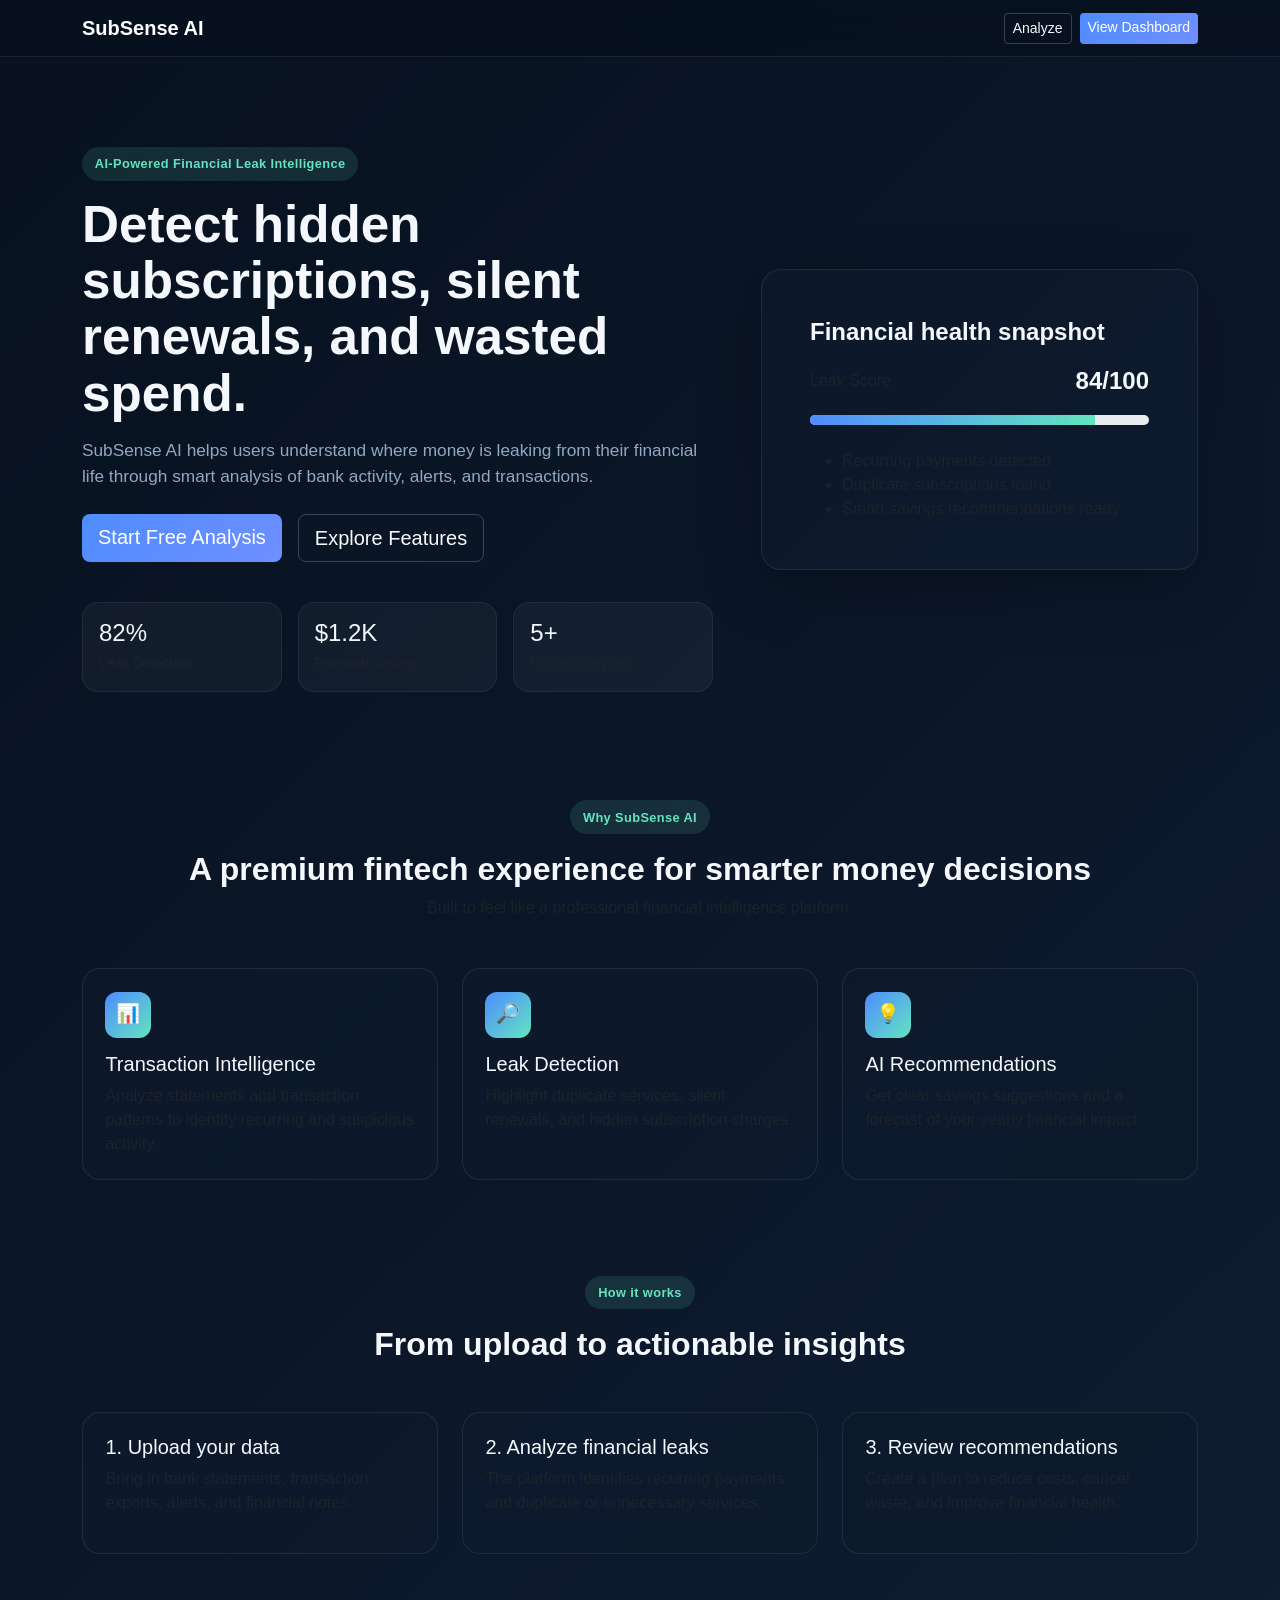
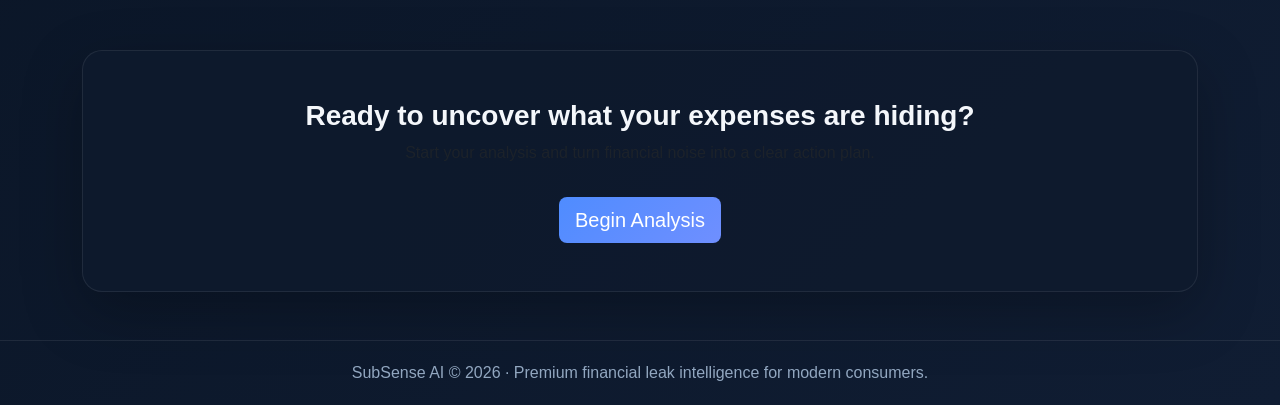
==== frontend/index.html @ 0efa1d86 "Add updated frontend implementation" ====
<!DOCTYPE html>
<html lang="en">
  <head>
    <meta charset="UTF-8" />
    <meta name="viewport" content="width=device-width, initial-scale=1.0" />
    <title>SubSense AI | Financial Leak Intelligence</title>
    <meta
      name="description"
      content="SubSense AI helps users uncover hidden subscriptions, recurring charges, and unnecessary spending with AI-driven insight."
    />
    <link
      href="https://cdn.jsdelivr.net/npm/bootstrap@5.3.3/dist/css/bootstrap.min.css"
      rel="stylesheet"
    />
    <style>
      :root {
        --bg: #07111f;
        --panel: #0f1b2d;
        --text: #f4f7fb;
        --muted: #92a7c0;
        --accent: #4f8cff;
        --accent-2: #63e4c0;
      }

      body {
        margin: 0;
        font-family: Inter, "Segoe UI", Roboto, sans-serif;
        background: linear-gradient(135deg, #07111f, #101d33);
        color: var(--text);
      }

      .navbar {
        background: rgba(7, 17, 31, 0.8);
        backdrop-filter: blur(10px);
        border-bottom: 1px solid rgba(255,255,255,0.08);
      }

      .hero {
        padding: 90px 0 60px;
      }

      .hero h1 {
        font-size: clamp(2.2rem, 4vw, 3.6rem);
        font-weight: 800;
        line-height: 1.1;
      }

      .hero .lead {
        color: var(--muted);
        font-size: 1.08rem;
        max-width: 680px;
      }

      .badge-pill {
        display: inline-block;
        padding: 0.45rem 0.8rem;
        background: rgba(99, 228, 192, 0.12);
        color: var(--accent-2);
        border-radius: 999px;
        font-size: 0.8rem;
        font-weight: 600;
        letter-spacing: 0.03em;
      }

      .btn-primary {
        background: linear-gradient(135deg, var(--accent), #6f8fff);
        border: none;
      }

      .btn-outline-light {
        border-color: rgba(255,255,255,0.2);
      }

      .glass-card {
        background: rgba(15, 27, 45, 0.85);
        border: 1px solid rgba(255,255,255,0.08);
        border-radius: 20px;
        box-shadow: 0 20px 60px rgba(0, 0, 0, 0.25);
      }

      .feature-card,
      .workflow-card {
        background: rgba(15, 27, 45, 0.72);
        border: 1px solid rgba(255,255,255,0.08);
        border-radius: 18px;
        padding: 1.4rem;
        height: 100%;
      }

      .feature-icon {
        width: 46px;
        height: 46px;
        display: grid;
        place-items: center;
        border-radius: 12px;
        background: linear-gradient(135deg, var(--accent), var(--accent-2));
        font-size: 1.2rem;
        margin-bottom: 0.9rem;
      }

      .metric-box {
        padding: 1rem;
        border-radius: 16px;
        background: rgba(255,255,255,0.04);
        border: 1px solid rgba(255,255,255,0.06);
      }

      footer {
        border-top: 1px solid rgba(255,255,255,0.08);
        padding: 20px 0;
        color: var(--muted);
      }

      @media (max-width: 768px) {
        .hero {
          padding-top: 60px;
        }
      }
    </style>
  </head>
  <body>
    <nav class="navbar navbar-expand-lg navbar-dark sticky-top">
      <div class="container">
        <a class="navbar-brand fw-bold" href="#">SubSense AI</a>
        <div class="d-flex gap-2">
          <a class="btn btn-outline-light btn-sm" href="upload.html">Analyze</a>
          <a class="btn btn-primary btn-sm" href="dashboard.html">View Dashboard</a>
        </div>
      </div>
    </nav>

    <header class="hero">
      <div class="container">
        <div class="row align-items-center g-5">
          <div class="col-lg-7">
            <span class="badge-pill">AI-Powered Financial Leak Intelligence</span>
            <h1 class="mt-3">Detect hidden subscriptions, silent renewals, and wasted spend.</h1>
            <p class="lead mt-3">
              SubSense AI helps users understand where money is leaking from their financial life through smart analysis of bank activity, alerts, and transactions.
            </p>
            <div class="d-flex flex-wrap gap-3 mt-4">
              <a href="upload.html" class="btn btn-primary btn-lg">Start Free Analysis</a>
              <a href="#features" class="btn btn-outline-light btn-lg">Explore Features</a>
            </div>

            <div class="row mt-4 g-3">
              <div class="col-sm-4">
                <div class="metric-box">
                  <h4 class="mb-1">82%</h4>
                  <small class="text-muted">Leak Detection</small>
                </div>
              </div>
              <div class="col-sm-4">
                <div class="metric-box">
                  <h4 class="mb-1">$1.2K</h4>
                  <small class="text-muted">Potential Savings</small>
                </div>
              </div>
              <div class="col-sm-4">
                <div class="metric-box">
                  <h4 class="mb-1">5+</h4>
                  <small class="text-muted">Hidden Services</small>
                </div>
              </div>
            </div>
          </div>

          <div class="col-lg-5">
            <div class="glass-card p-4 p-lg-5">
              <h4 class="fw-semibold mb-3">Financial health snapshot</h4>
              <div class="d-flex align-items-center justify-content-between mb-3">
                <span class="text-muted">Leak Score</span>
                <span class="fw-bold fs-4">84/100</span>
              </div>
              <div class="progress" style="height: 10px;">
                <div class="progress-bar" style="width: 84%; background: linear-gradient(90deg, var(--accent), var(--accent-2));"></div>
              </div>
              <ul class="mt-4 mb-0 text-muted">
                <li>Recurring payments detected</li>
                <li>Duplicate subscriptions found</li>
                <li>Smart savings recommendations ready</li>
              </ul>
            </div>
          </div>
        </div>
      </div>
    </header>

    <main>
      <section id="features" class="container py-5">
        <div class="text-center mb-5">
          <span class="badge-pill">Why SubSense AI</span>
          <h2 class="mt-3 fw-bold">A premium fintech experience for smarter money decisions</h2>
          <p class="text-muted mt-2">Built to feel like a professional financial intelligence platform.</p>
        </div>

        <div class="row g-4">
          <div class="col-md-4">
            <div class="feature-card">
              <div class="feature-icon">📊</div>
              <h5>Transaction Intelligence</h5>
              <p class="text-muted mb-0">Analyze statements and transaction patterns to identify recurring and suspicious activity.</p>
            </div>
          </div>
          <div class="col-md-4">
            <div class="feature-card">
              <div class="feature-icon">🔎</div>
              <h5>Leak Detection</h5>
              <p class="text-muted mb-0">Highlight duplicate services, silent renewals, and hidden subscription charges.</p>
            </div>
          </div>
          <div class="col-md-4">
            <div class="feature-card">
              <div class="feature-icon">💡</div>
              <h5>AI Recommendations</h5>
              <p class="text-muted mb-0">Get clear savings suggestions and a forecast of your yearly financial impact.</p>
            </div>
          </div>
        </div>
      </section>

      <section class="container py-5">
        <div class="text-center mb-5">
          <span class="badge-pill">How it works</span>
          <h2 class="mt-3 fw-bold">From upload to actionable insights</h2>
        </div>

        <div class="row g-4">
          <div class="col-md-4">
            <div class="workflow-card">
              <h5>1. Upload your data</h5>
              <p class="text-muted">Bring in bank statements, transaction exports, alerts, and financial notes.</p>
            </div>
          </div>
          <div class="col-md-4">
            <div class="workflow-card">
              <h5>2. Analyze financial leaks</h5>
              <p class="text-muted">The platform identifies recurring payments and duplicate or unnecessary services.</p>
            </div>
          </div>
          <div class="col-md-4">
            <div class="workflow-card">
              <h5>3. Review recommendations</h5>
              <p class="text-muted">Create a plan to reduce costs, cancel waste, and improve financial health.</p>
            </div>
          </div>
        </div>
      </section>

      <section class="container py-5">
        <div class="glass-card p-4 p-lg-5 text-center">
          <h3 class="fw-bold">Ready to uncover what your expenses are hiding?</h3>
          <p class="text-muted mt-2">Start your analysis and turn financial noise into a clear action plan.</p>
          <a href="upload.html" class="btn btn-primary btn-lg mt-3">Begin Analysis</a>
        </div>
      </section>
    </main>

    <footer>
      <div class="container text-center">
        <p class="mb-0">SubSense AI © 2026 · Premium financial leak intelligence for modern consumers.</p>
      </div>
    </footer>
  </body>
</html>
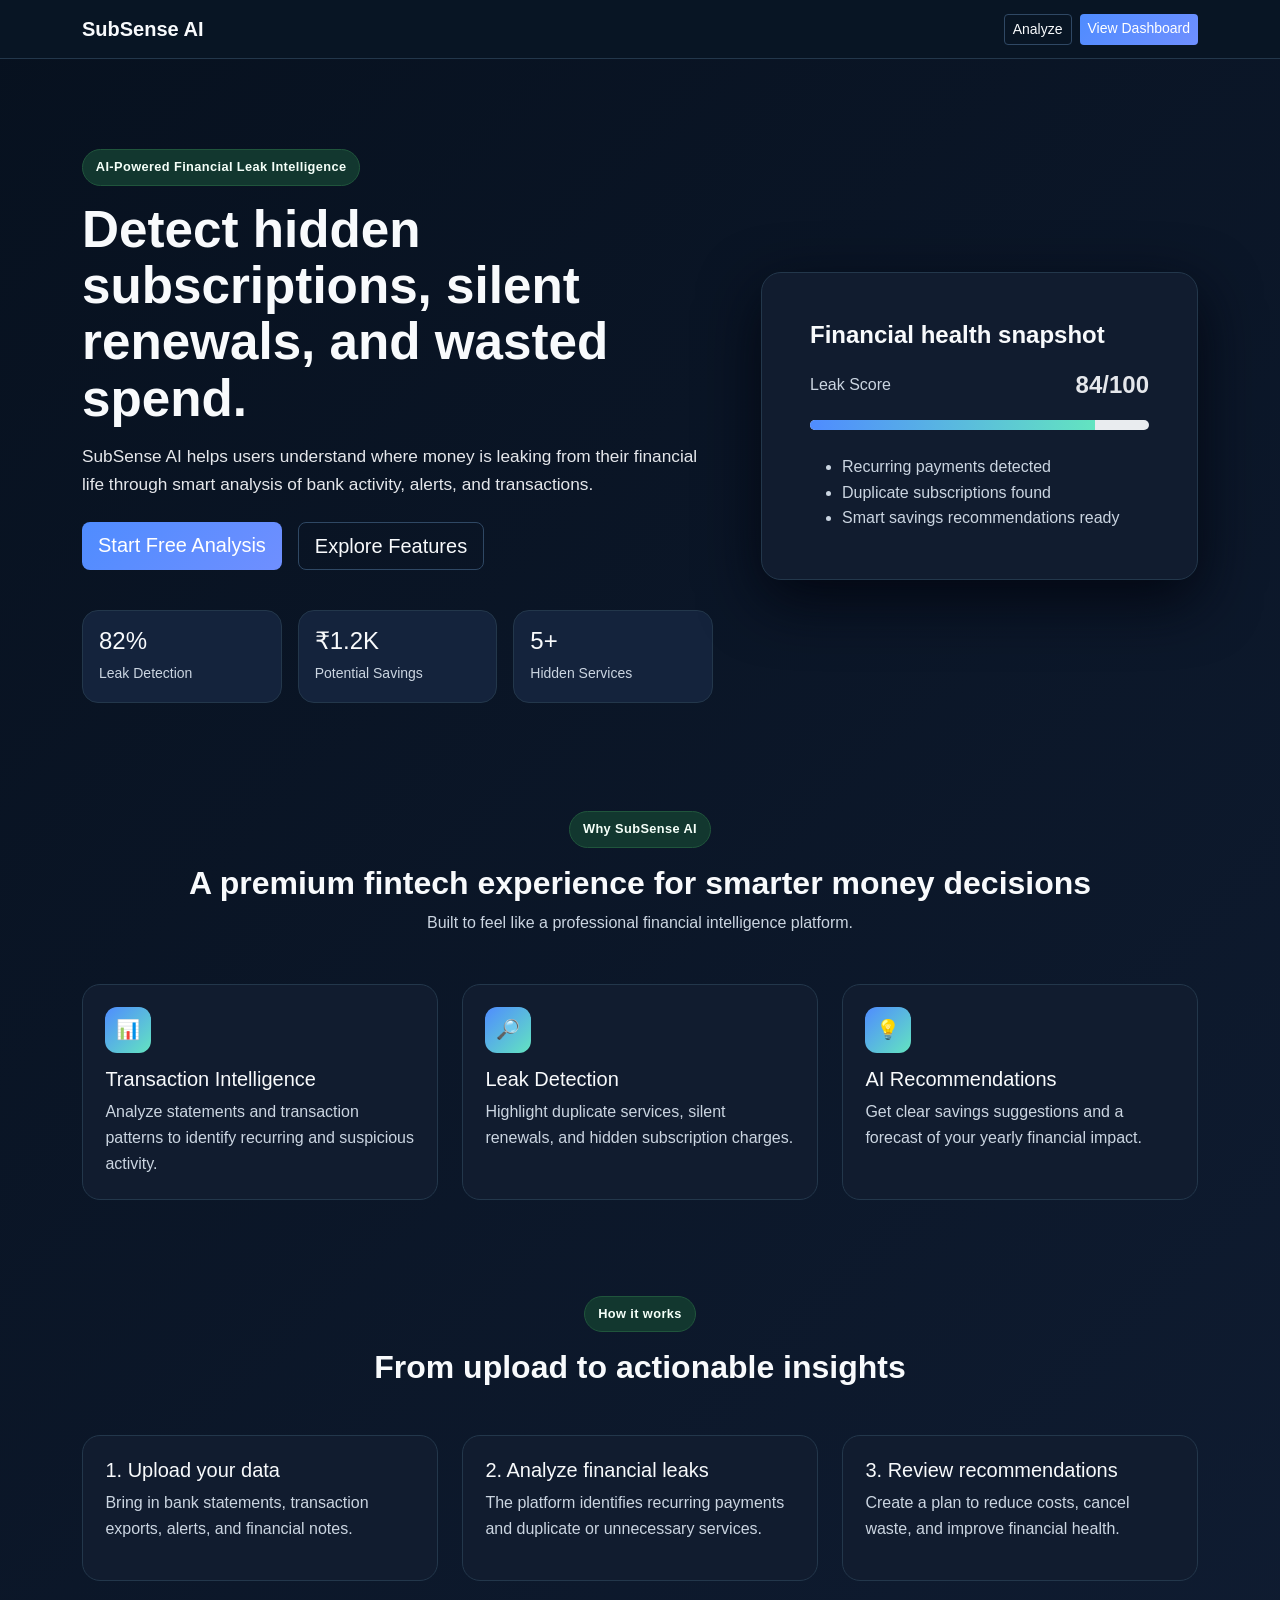
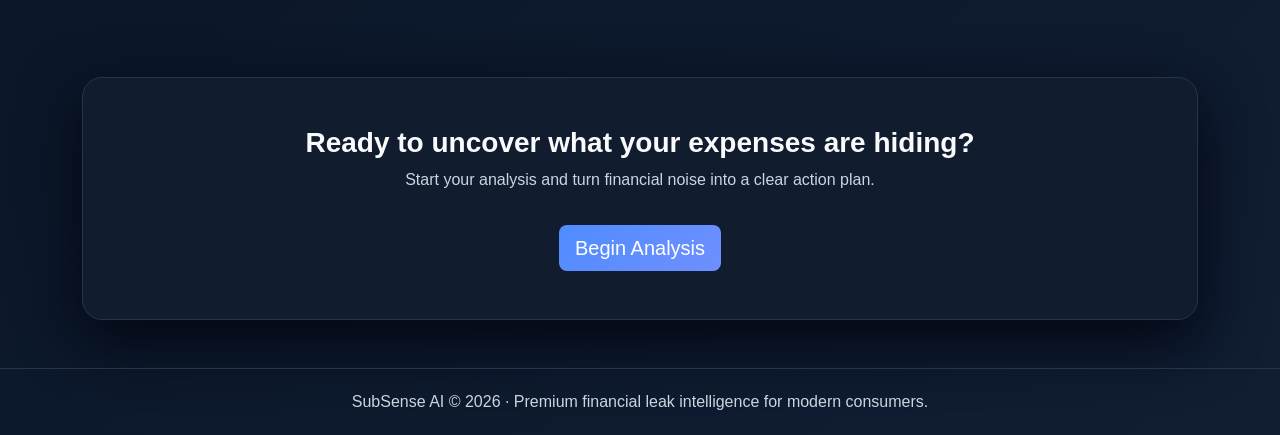
==== commit f37d315d: "feat: integrate end-to-end intellegencr pipeline and polish UI" ====
--- a/frontend/index.html
+++ b/frontend/index.html
@@ -15,24 +15,58 @@
     <style>
       :root {
         --bg: #07111f;
-        --panel: #0f1b2d;
-        --text: #f4f7fb;
-        --muted: #92a7c0;
+        --panel: #0f172a;
+        --card: #111c2f;
+        --card-strong: #14233c;
+        --text: #ffffff;
+        --heading: #f8fafc;
+        --body: #e5e7eb;
+        --secondary: #cbd5e1;
+        --muted: #bfc8d4;
+        --disabled: #94a3b8;
         --accent: #4f8cff;
         --accent-2: #63e4c0;
+        --border: #23374b;
+        --border-strong: #2f4864;
+        --shadow: #030712;
       }
 
       body {
         margin: 0;
         font-family: Inter, "Segoe UI", Roboto, sans-serif;
         background: linear-gradient(135deg, #07111f, #101d33);
-        color: var(--text);
+        color: var(--body);
+        line-height: 1.6;
       }
 
       .navbar {
-        background: rgba(7, 17, 31, 0.8);
+        background: #081524;
         backdrop-filter: blur(10px);
-        border-bottom: 1px solid rgba(255,255,255,0.08);
+        border-bottom: 1px solid var(--border);
+      }
+
+      .navbar-brand,
+      h1,
+      h2,
+      h3,
+      h4,
+      h5 {
+        color: var(--heading);
+      }
+
+      .btn {
+        transition: transform 0.2s ease, box-shadow 0.2s ease, border-color 0.2s ease;
+      }
+
+      .btn:hover,
+      .btn:focus-visible {
+        transform: translateY(-1px);
+        box-shadow: 0 8px 18px var(--shadow);
+      }
+
+      .btn:focus-visible {
+        outline: 2px solid var(--accent-2);
+        outline-offset: 2px;
       }
 
       .hero {
@@ -46,7 +80,7 @@
       }
 
       .hero .lead {
-        color: var(--muted);
+        color: var(--body);
         font-size: 1.08rem;
         max-width: 680px;
       }
@@ -54,8 +88,9 @@
       .badge-pill {
         display: inline-block;
         padding: 0.45rem 0.8rem;
-        background: rgba(99, 228, 192, 0.12);
-        color: var(--accent-2);
+        background: #12372f;
+        color: #f5fff9;
+        border: 1px solid #20553c;
         border-radius: 999px;
         font-size: 0.8rem;
         font-weight: 600;
@@ -68,23 +103,32 @@
       }
 
       .btn-outline-light {
-        border-color: rgba(255,255,255,0.2);
+        border-color: var(--border-strong);
+        color: var(--heading);
       }
 
       .glass-card {
-        background: rgba(15, 27, 45, 0.85);
-        border: 1px solid rgba(255,255,255,0.08);
+        background: var(--card);
+        border: 1px solid var(--border);
         border-radius: 20px;
-        box-shadow: 0 20px 60px rgba(0, 0, 0, 0.25);
+        box-shadow: 0 20px 60px var(--shadow);
       }
 
       .feature-card,
       .workflow-card {
-        background: rgba(15, 27, 45, 0.72);
-        border: 1px solid rgba(255,255,255,0.08);
+        background: var(--card);
+        border: 1px solid var(--border);
         border-radius: 18px;
         padding: 1.4rem;
         height: 100%;
+      }
+
+      .feature-card p,
+      .workflow-card p,
+      .glass-card ul,
+      .text-muted,
+      .metric-box small {
+        color: var(--secondary) !important;
       }
 
       .feature-icon {
@@ -101,19 +145,28 @@
       .metric-box {
         padding: 1rem;
         border-radius: 16px;
-        background: rgba(255,255,255,0.04);
-        border: 1px solid rgba(255,255,255,0.06);
+        background: var(--card-strong);
+        border: 1px solid var(--border);
       }
 
       footer {
-        border-top: 1px solid rgba(255,255,255,0.08);
+        border-top: 1px solid var(--border);
         padding: 20px 0;
-        color: var(--muted);
+        color: var(--secondary);
       }
 
       @media (max-width: 768px) {
         .hero {
           padding-top: 60px;
+        }
+
+        .hero .d-flex.flex-wrap {
+          flex-direction: column;
+          align-items: stretch;
+        }
+
+        .hero .btn-lg {
+          width: 100%;
         }
       }
     </style>
@@ -121,7 +174,7 @@
   <body>
     <nav class="navbar navbar-expand-lg navbar-dark sticky-top">
       <div class="container">
-        <a class="navbar-brand fw-bold" href="#">SubSense AI</a>
+        <a class="navbar-brand fw-bold" href="index.html">SubSense AI</a>
         <div class="d-flex gap-2">
           <a class="btn btn-outline-light btn-sm" href="upload.html">Analyze</a>
           <a class="btn btn-primary btn-sm" href="dashboard.html">View Dashboard</a>
@@ -152,7 +205,7 @@
               </div>
               <div class="col-sm-4">
                 <div class="metric-box">
-                  <h4 class="mb-1">$1.2K</h4>
+                  <h4 class="mb-1">₹1.2K</h4>
                   <small class="text-muted">Potential Savings</small>
                 </div>
               </div>
